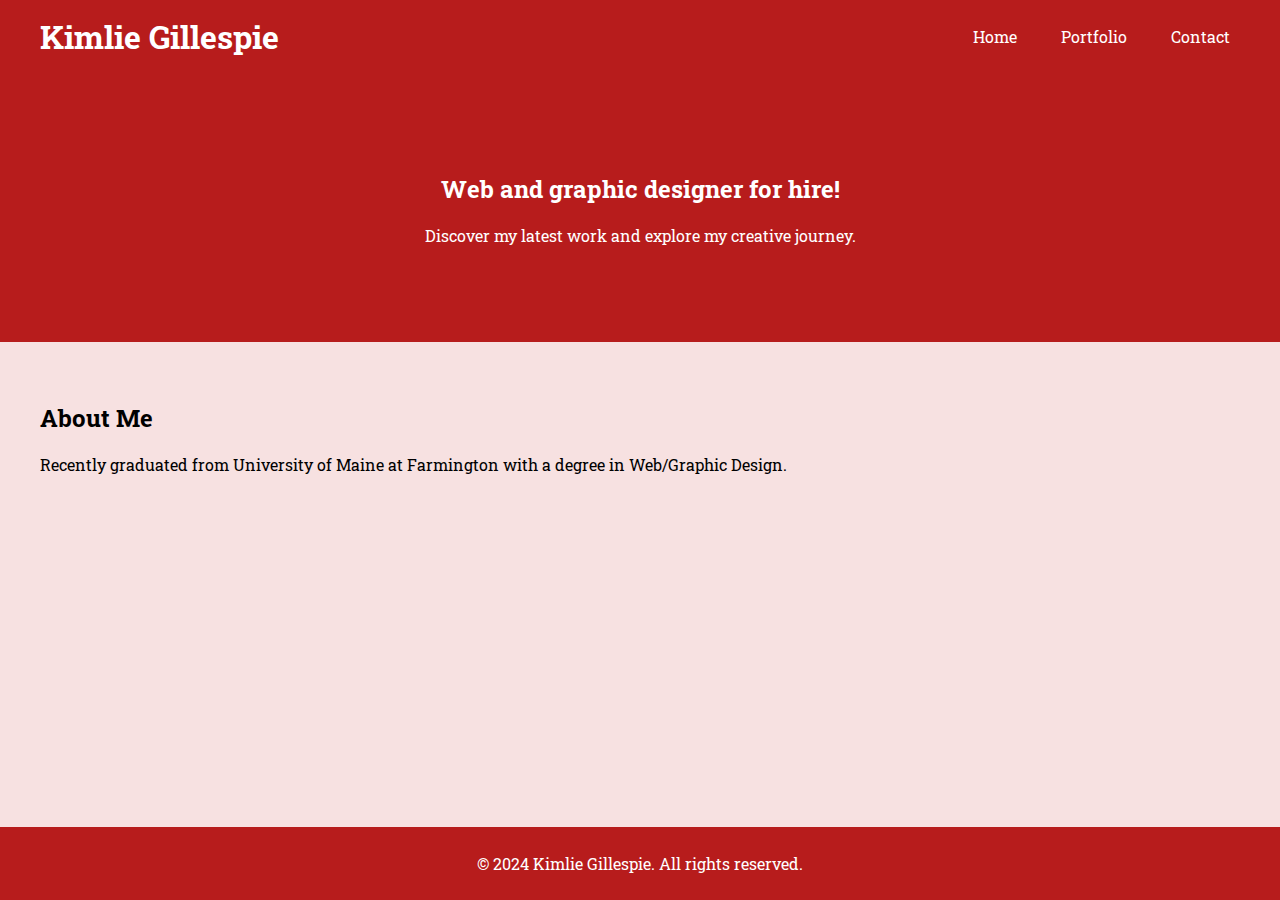
==== index.html @ 4cee90ac "Add files via upload" ====
<!DOCTYPE html>
<html lang="en">
<head>
	<link href="https://fonts.googleapis.com/css2?family=Roboto+Slab&display=swap" rel="stylesheet">
    <meta charset="UTF-8">
    <meta name="viewport" content="width=device-width, initial-scale=1.0">
    <title>Kimlie Gillespie | Home</title>
    <link rel="stylesheet" href="styles.css">
</head>
<body class="red-theme">
    <header>
        <div class="container">
            <h1>Kimlie Gillespie</h1>
            <nav>
                <ul>
                    <li><a href="index.html">Home</a></li>
                    <li><a href="portfolio.html">Portfolio</a></li>
                    <li><a href="contact.html">Contact</a></li>
                </ul>
            </nav>
        </div>
    </header>

    <div class="wrapper">
        <section class="hero">
            <div class="container">
                <h2>Web and graphic designer for hire!</h2>
                <p>Discover my latest work and explore my creative journey.</p>
            </div>
        </section>

        <section class="about">
            <div class="container">
                <h2>About Me</h2>
                <p>Recently graduated from University of Maine at Farmington with a degree in Web/Graphic Design.</p>
            </div>
        </section>
    </div>

    <footer>
        <div class="container">
            <p>&copy; 2024 Kimlie Gillespie. All rights reserved.</p>
        </div>
    </footer>
</body>
</html>
---- styles.css ----
body {
    font-family: 'Roboto Slab', sans-serif;
    margin: 0;
    padding: 0;
    display: flex;
    flex-direction: column;
    min-height: 100vh;
}

.red-theme {
    background-color: #f7e1e1; /* Muted red */
}

.wrapper {
    flex: 1;
}

.container {
    max-width: 1200px;
    margin: 0 auto;
    padding: 0 20px;
}

header {
    background-color: #b71c1c; /* Darker red */
    color: #fff;
    padding: 10px 0;
}

header .container {
    display: flex;
    justify-content: space-between; /* Align header content with menu */
    align-items: center; /* Center align items vertically */
}

header h1 {
    margin: 0;
}

nav {
    text-align: right; /* Align the menu to the right */
}

nav ul {
    list-style-type: none;
    padding: 0;
}

nav ul li {
    display: inline;
    margin-left: 20px; /* Add margin on the left to separate menu items */
}

nav ul li a {
    color: #fff;
    text-decoration: none;
    padding: 10px; /* Increase padding to make menu items more prominent */
    border-radius: 5px; /* Add some rounded corners for a nicer look */
    transition: background-color 0.3s ease; /* Smooth transition for hover effect */
}

nav ul li a:hover {
    background-color: rgba(255, 255, 255, 0.1); /* Lighten the background on hover */
}

.hero {
    background-color: #b71c1c; /* Darker red */
    color: #fff;
    text-align: center;
    padding: 80px 0;
}

.about,
.contact {
    padding: 40px 0;
}

.gallery {
    padding: 40px 0;
}

.artwork {
    display: grid;
    grid-template-columns: repeat(3, 1fr);
    grid-gap: 15px;
}

.artwork img {
    width: 100%;
    height: auto;
}

footer {
    background-color: #b71c1c; /* Darker red */
    color: #fff;
    text-align: center;
    padding: 10px 0;
    width: 100%;
}
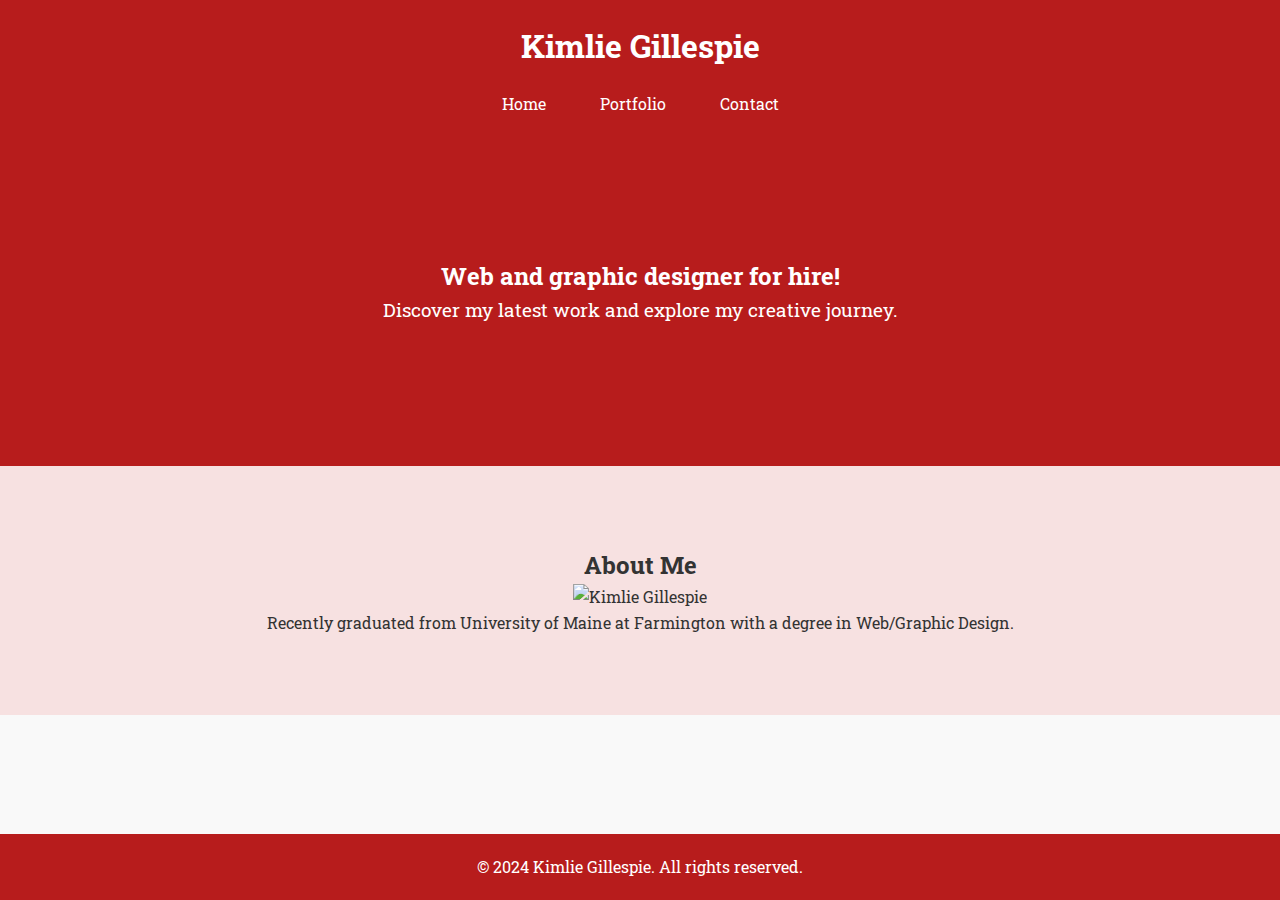
==== commit 3b07350a: "Update index.html" ====
--- a/index.html
+++ b/index.html
@@ -28,13 +28,14 @@
                 <p>Discover my latest work and explore my creative journey.</p>
             </div>
         </section>
+		<section class="about">
+		    <div class="container">
+		        <h2>About Me</h2>
+		        <img src="client_portrait.jpg" alt="Kimlie Gillespie" class="client-portrait">
+		        <p>Recently graduated from University of Maine at Farmington with a degree in Web/Graphic Design.</p>
+		    </div>
+		</section>
 
-        <section class="about">
-            <div class="container">
-                <h2>About Me</h2>
-                <p>Recently graduated from University of Maine at Farmington with a degree in Web/Graphic Design.</p>
-            </div>
-        </section>
     </div>
 
     <footer>
--- a/styles.css
+++ b/styles.css
@@ -1,88 +1,106 @@
-body {
-    font-family: 'Roboto Slab', sans-serif;
+/* Reset default styles */
+* {
+    box-sizing: border-box;
     margin: 0;
     padding: 0;
+}
+
+/* Set up typography */
+body {
+    font-family: 'Roboto Slab', serif;
+    line-height: 1.6;
+    color: #333; /* Dark text color */
+    background-color: #f9f9f9; /* Light background color */
     display: flex;
     flex-direction: column;
     min-height: 100vh;
+    position: relative; /* Positioning context for absolute footer */
 }
 
-.red-theme {
-    background-color: #f7e1e1; /* Muted red */
-}
-
-.wrapper {
-    flex: 1;
-}
-
+/* Container styles */
 .container {
     max-width: 1200px;
     margin: 0 auto;
     padding: 0 20px;
+    flex: 1; /* Fill remaining space */
 }
 
+/* Header styles */
 header {
-    background-color: #b71c1c; /* Darker red */
-    color: #fff;
-    padding: 10px 0;
-}
-
-header .container {
-    display: flex;
-    justify-content: space-between; /* Align header content with menu */
-    align-items: center; /* Center align items vertically */
+    background-color: #b71c1c; /* Dark red header background */
+    color: #fff; /* Light text color */
+    padding: 20px 0;
+    text-align: center;
 }
 
 header h1 {
-    margin: 0;
+    font-weight: bold; /* Increase font weight */
 }
 
-nav {
-    text-align: right; /* Align the menu to the right */
-}
-
+/* Navigation styles */
 nav ul {
     list-style-type: none;
     padding: 0;
+    text-align: center;
 }
 
 nav ul li {
-    display: inline;
-    margin-left: 20px; /* Add margin on the left to separate menu items */
+    display: inline-block;
+    margin: 20px 10px; /* Added margin */
 }
 
 nav ul li a {
     color: #fff;
     text-decoration: none;
-    padding: 10px; /* Increase padding to make menu items more prominent */
-    border-radius: 5px; /* Add some rounded corners for a nicer look */
-    transition: background-color 0.3s ease; /* Smooth transition for hover effect */
+    padding: 10px 15px;
+    border-radius: 5px;
+    transition: background-color 0.3s ease;
 }
 
 nav ul li a:hover {
-    background-color: rgba(255, 255, 255, 0.1); /* Lighten the background on hover */
+    background-color: #8c0e0e; /* Darker red background on hover */
 }
 
+nav ul li a:hover {
+    background-color: #8c0e0e; /* Darker red background on hover */
+}
+
+/* Hero section styles */
 .hero {
-    background-color: #b71c1c; /* Darker red */
+    background-color: #b71c1c; /* Dark red */
     color: #fff;
     text-align: center;
-    padding: 80px 0;
+    padding: 100px 0; /* Increased padding */
 }
 
+.hero h1 {
+    font-size: 4em; /* Larger font size */
+    margin-bottom: 20px;
+}
+
+.hero p {
+    font-size: 1.2em; /* Larger font size */
+    margin-bottom: 40px;
+}
+
+/* About and Contact sections */
 .about,
 .contact {
-    padding: 40px 0;
+    background-color: #f7e1e1; /* Very muted red background */
+    padding: 80px 0; /* Increased padding */
+    text-align: center;
 }
 
+/* Gallery section styles */
 .gallery {
-    padding: 40px 0;
+    background-color: #f9f9f9; /* Light background */
+    padding: 80px 0; /* Increased padding */
 }
 
 .artwork {
     display: grid;
-    grid-template-columns: repeat(3, 1fr);
-    grid-gap: 15px;
+    grid-template-columns: repeat(auto-fit, minmax(250px, 1fr)); /* Responsive grid */
+    grid-gap: 20px;
 }
 
 .artwork img {
@@ -90,10 +108,13 @@
     height: auto;
 }
 
+/* Footer styles */
 footer {
-    background-color: #b71c1c; /* Darker red */
-    color: #fff;
+    background-color: #b71c1c; /* Dark red footer background */
+    color: #fff; /* Light text color */
     text-align: center;
-    padding: 10px 0;
+    padding: 20px 0;
+    position: absolute;
+    bottom: 0;
     width: 100%;
 }
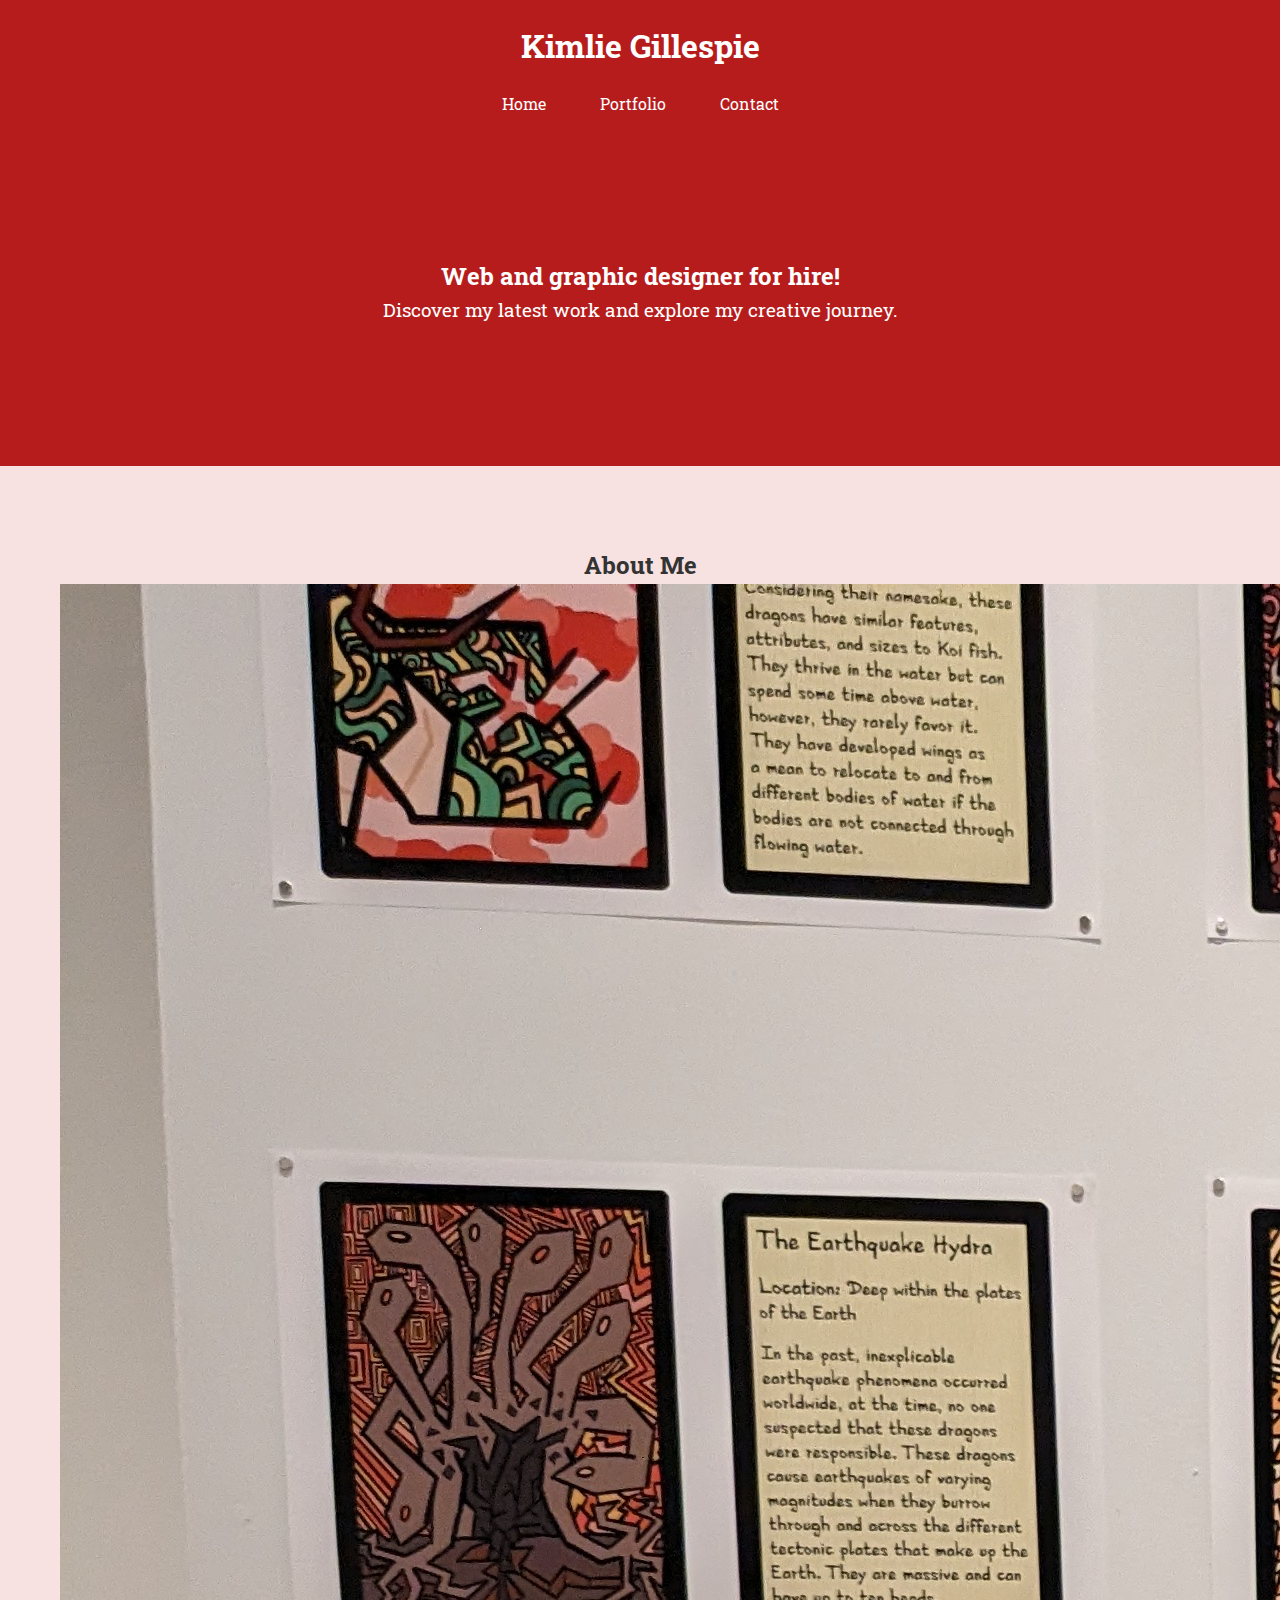
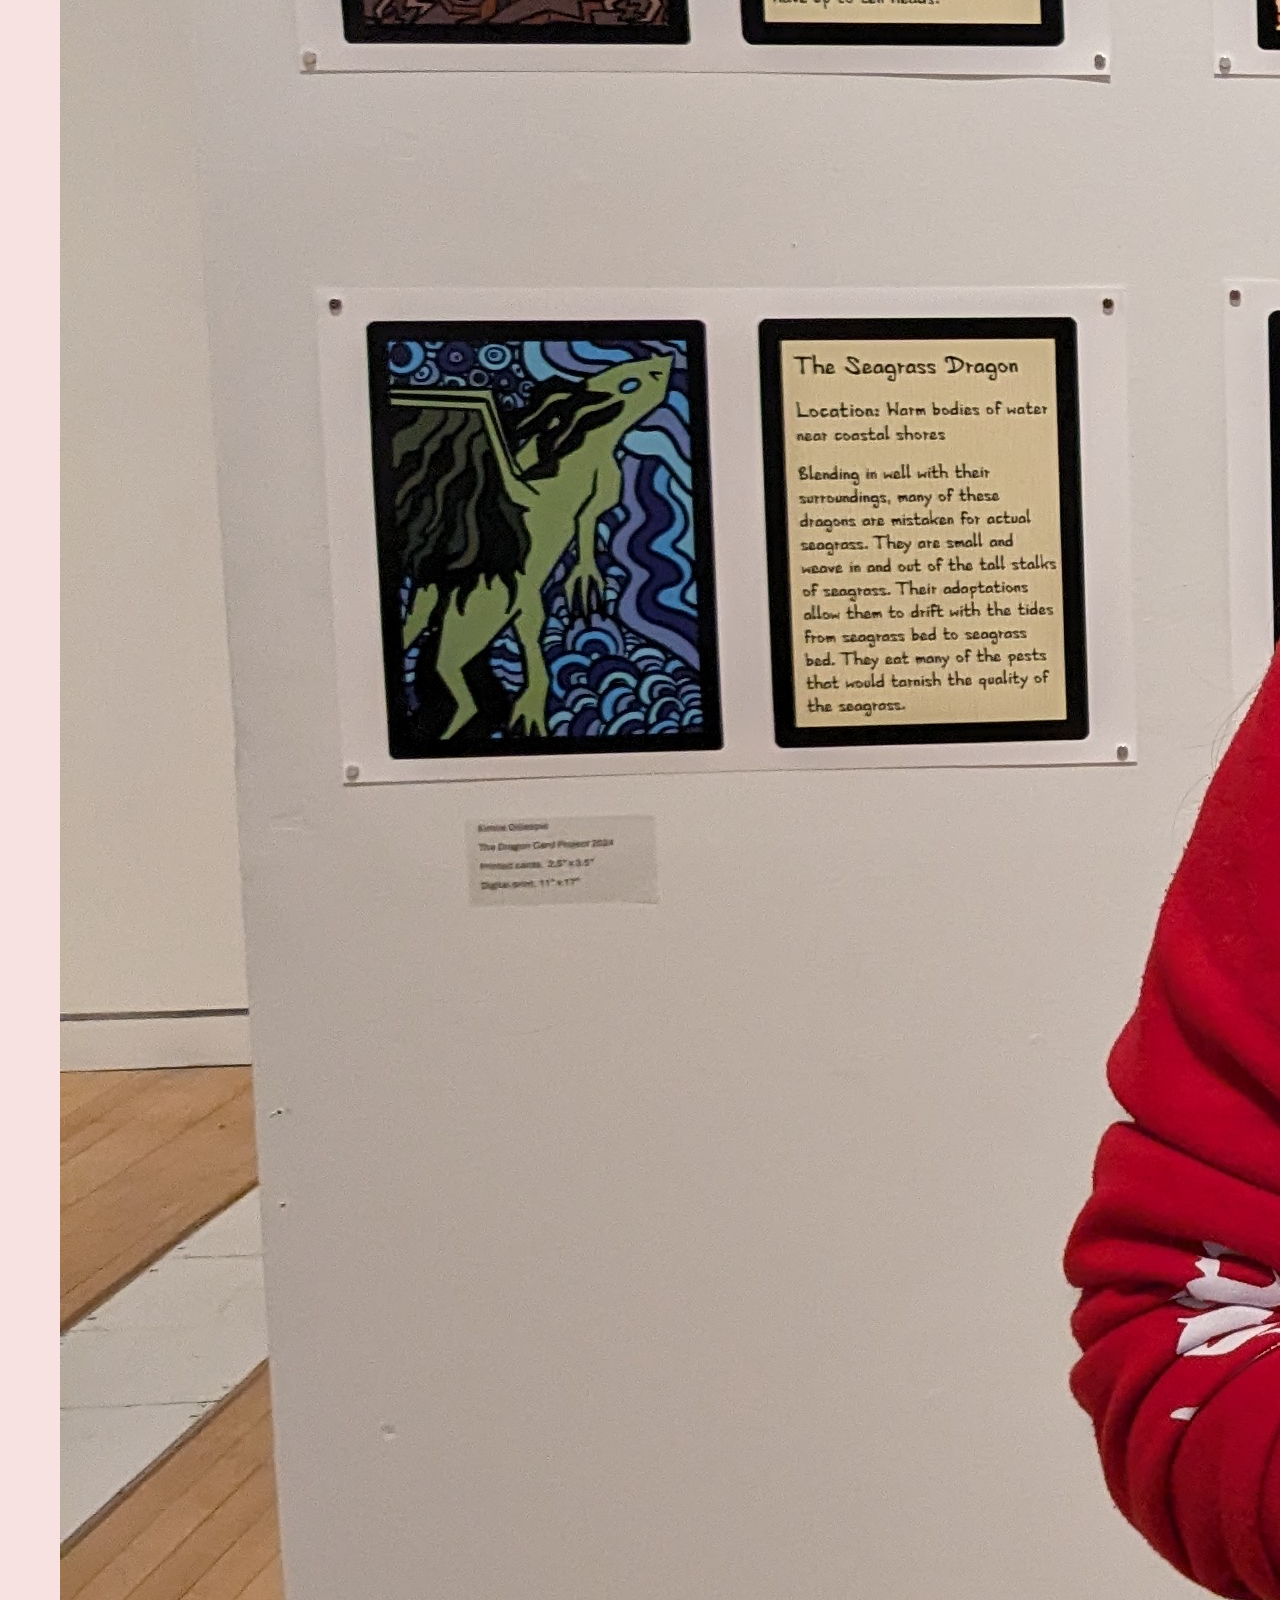
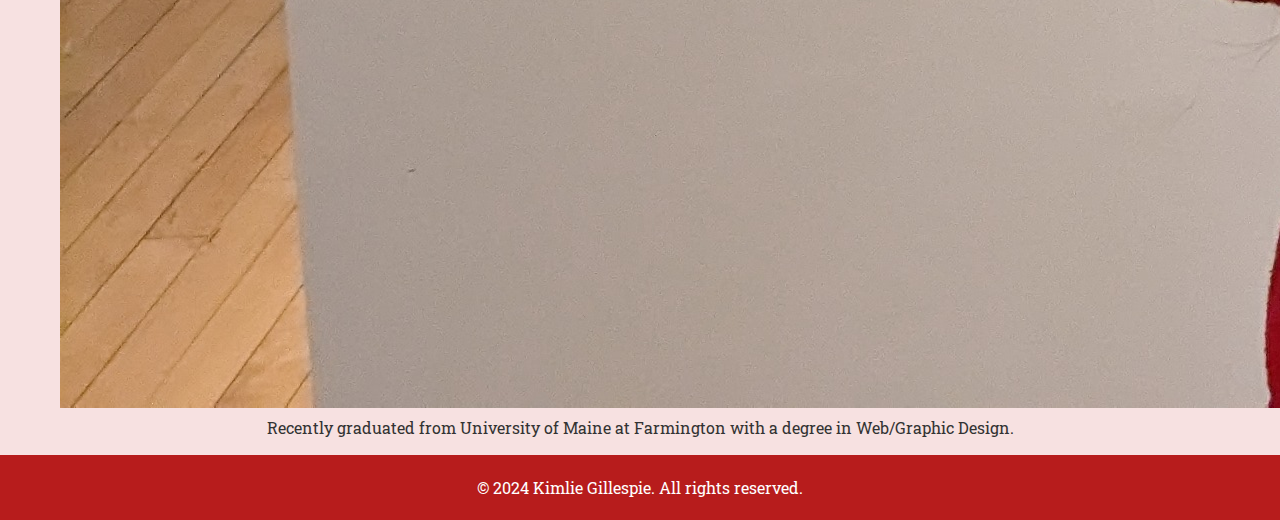
==== commit 2e0af30c: "Update index.html" ====
--- a/index.html
+++ b/index.html
@@ -31,7 +31,7 @@
 		<section class="about">
 		    <div class="container">
 		        <h2>About Me</h2>
-		        <img src="client_portrait.jpg" alt="Kimlie Gillespie" class="client-portrait">
+		        <img src="kim dragon cards.jpg" alt="Kimlie Gillespie" class="client-portrait">
 		        <p>Recently graduated from University of Maine at Farmington with a degree in Web/Graphic Design.</p>
 		    </div>
 		</section>
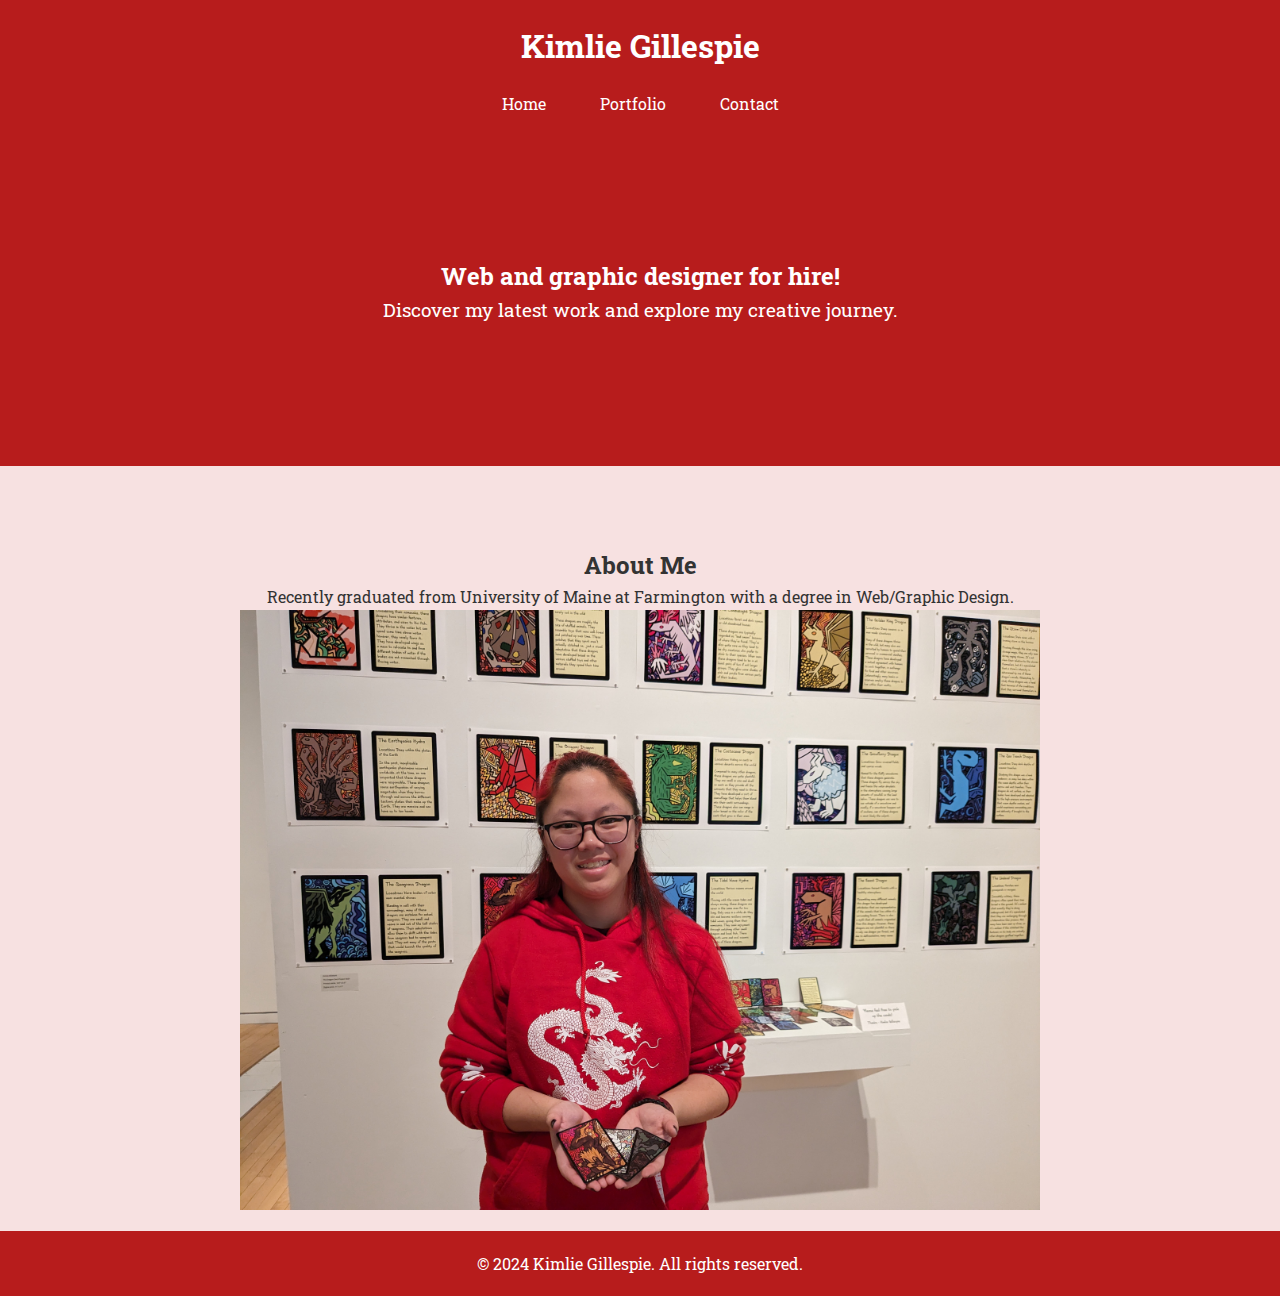
==== commit 62f2aedc: "Update index.html" ====
--- a/index.html
+++ b/index.html
@@ -31,8 +31,8 @@
 		<section class="about">
 		    <div class="container">
 		        <h2>About Me</h2>
-		        <img src="kim dragon cards.jpg" alt="Kimlie Gillespie" class="client-portrait">
 		        <p>Recently graduated from University of Maine at Farmington with a degree in Web/Graphic Design.</p>
+			<img src="kim dragon cards.jpg" alt="Kimlie Gillespie" class="client-portrait">
 		    </div>
 		</section>
 
--- a/styles.css
+++ b/styles.css
@@ -118,3 +118,8 @@
     bottom: 0;
     width: 100%;
 }
+
+.client-portrait {
+    max-width: 800px; /* Adjust the maximum width as needed */
+    max-height: 800px; /* Adjust the maximum height as needed */
+}
